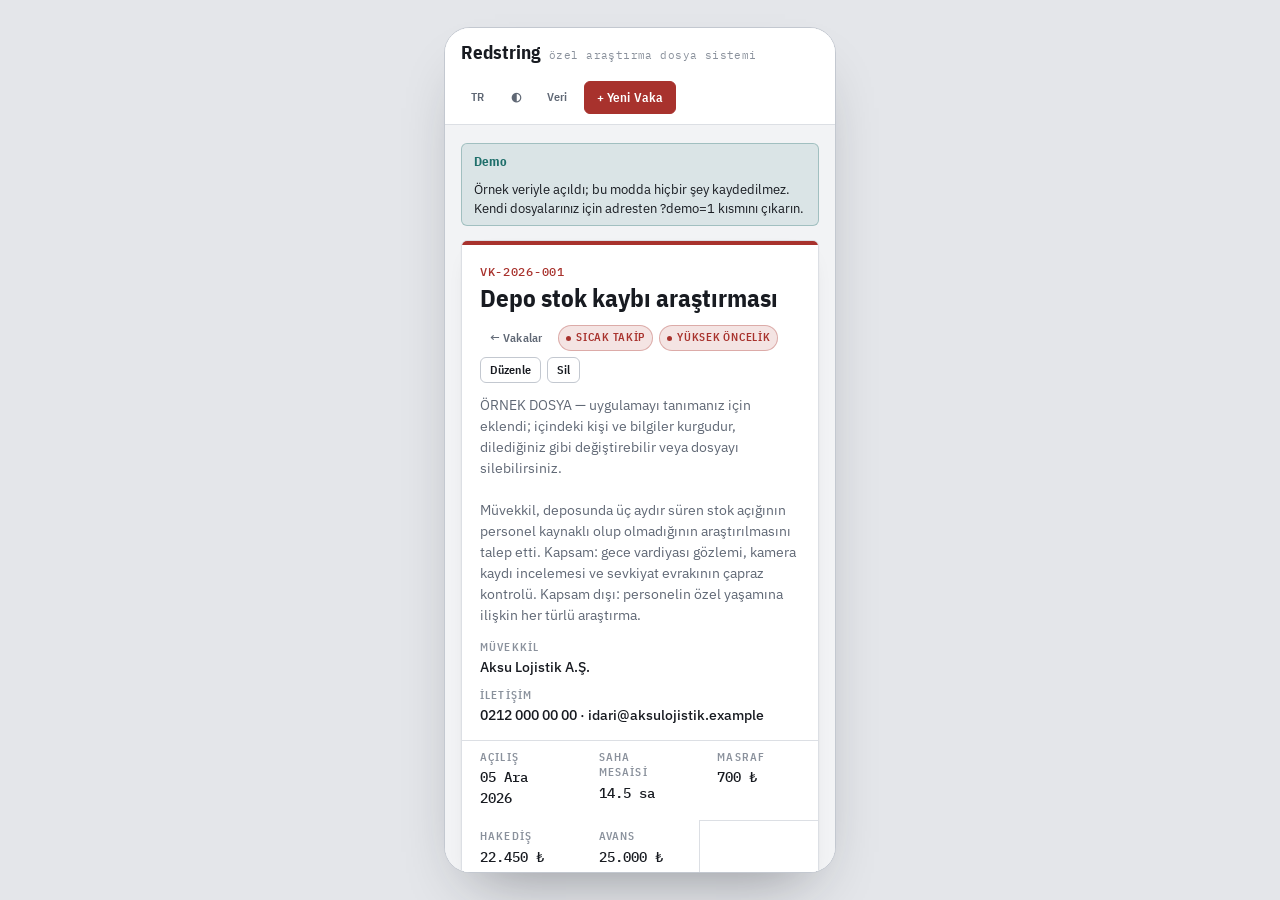
==== docs/mobile-frame.html @ 7412c976 "Redstring: case management for private investigators Özel araştırmacılar için vaka dosyası sistemi. " ====
<!doctype html>
<!-- README'deki mobil ekran görüntüsünün kaynağı: uygulamayı sabit 390px genişlikte
     bir çerçeveye alır, böylece çekim tarayıcı pencere boyutundan etkilenmez.
     Source of the README's mobile screenshot: frames the app at a fixed 390px width
     so the capture does not depend on the browser's window size. -->
<html lang="tr">
<head>
<meta charset="utf-8">
<style>
  html,body{margin:0; height:100%; background:#E4E6EA;
            display:flex; align-items:center; justify-content:center}
  .phone{width:390px; height:844px; border-radius:26px; overflow:hidden;
         border:1px solid #C3C8D0; background:#fff;
         box-shadow:0 30px 60px -30px rgba(24,27,33,.45)}
  iframe{width:390px; height:844px; border:0; display:block}
</style>
</head>
<body>
  <div class="phone">
    <iframe src="../index.html?demo=1&lang=tr&tab=taraflar&theme=light" title="Redstring"></iframe>
  </div>
</body>
</html>
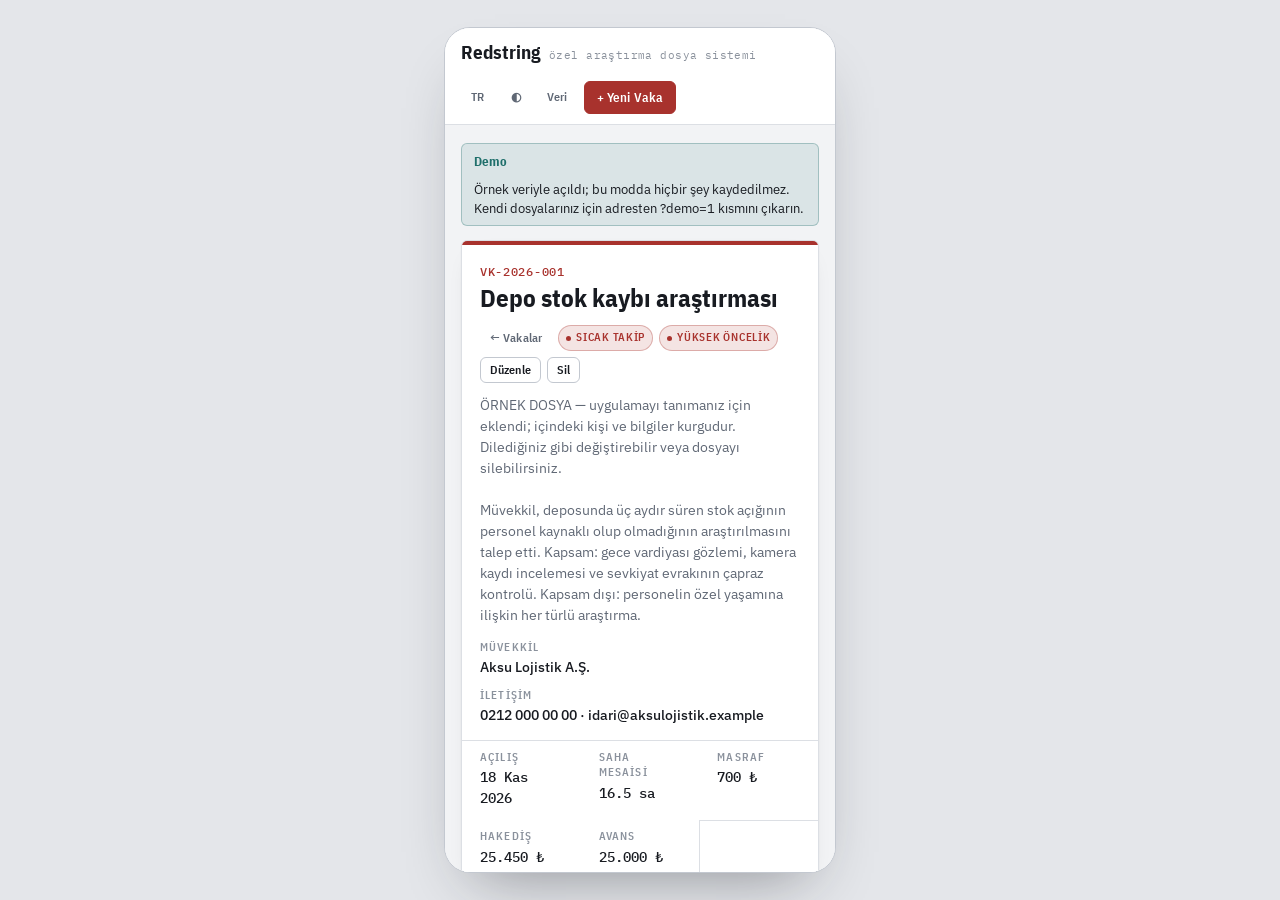
==== commit 3ab21d08: "Tam ekran bağlantı şeması, SVG/PNG dışa aktarma, Docker ve dile göre ekran görüntüleri - Bağlantı şe" ====
--- a/docs/mobile-frame.html
+++ b/docs/mobile-frame.html
@@ -1,5 +1,5 @@
 <!doctype html>
-<!-- README'deki mobil ekran görüntüsünün kaynağı: uygulamayı sabit 390px genişlikte
+<!-- README'deki mobil ekran görüntülerinin kaynağı: uygulamayı sabit 390px genişlikte
      bir çerçeveye alır, böylece çekim tarayıcı pencere boyutundan etkilenmez.
      Source of the README's mobile screenshot: frames the app at a fixed 390px width
      so the capture does not depend on the browser's window size. -->
@@ -17,7 +17,13 @@
 </head>
 <body>
   <div class="phone">
-    <iframe src="../index.html?demo=1&lang=tr&tab=taraflar&theme=light" title="Redstring"></iframe>
+    <iframe id="app" title="Redstring"></iframe>
   </div>
+  <script>
+    /* ?lang=tr veya ?lang=en ile çağrılır / called with ?lang=tr or ?lang=en */
+    var dil = new URLSearchParams(location.search).get("lang") || "tr";
+    document.getElementById("app").src =
+      "../index.html?demo=1&tab=taraflar&theme=light&lang=" + encodeURIComponent(dil);
+  </script>
 </body>
 </html>
